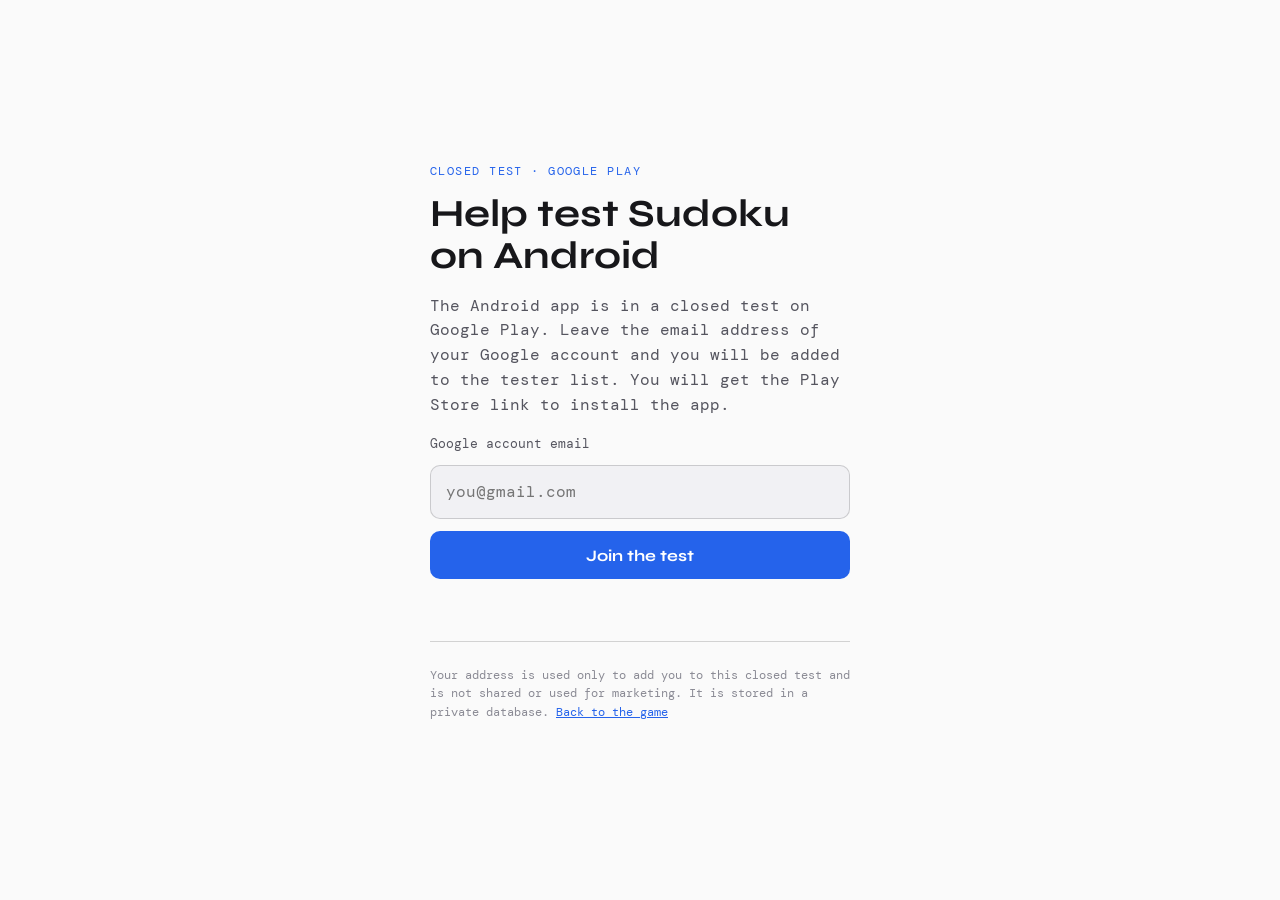
==== join/index.html @ 586df9d5 "Add /join page for the Google Play closed test Static email signup page that stores addresses in a S" ====
<!doctype html>
<html lang="en">
    <head>
        <meta charset="utf-8" />
        <meta name="viewport" content="width=device-width, initial-scale=1, viewport-fit=cover" />
        <title>Join the Sudoku closed test</title>
        <meta
            name="description"
            content="Leave your email to join the closed test of Sudoku on Google Play." />
        <meta name="theme-color" content="#0a0a0a" media="(prefers-color-scheme: dark)" />
        <meta name="theme-color" content="#fafafa" media="(prefers-color-scheme: light)" />
        <link rel="icon" href="../icons/favicon.ico" sizes="32x32" />
        <link rel="icon" type="image/svg+xml" href="../icons/favicon.svg" />
        <style>
            @font-face { font-family: "Syne"; src: url("../fonts/syne-latin-700-normal.woff2") format("woff2"); font-weight: 700; font-display: swap; }
            @font-face { font-family: "DM Mono"; src: url("../fonts/dm-mono-latin-400-normal.woff2") format("woff2"); font-weight: 400; font-display: swap; }

            :root {
                --bg: #0a0a0a;
                --bg-raise: #121214;
                --line: rgba(255, 255, 255, 0.08);
                --line-hi: rgba(255, 255, 255, 0.16);
                --text: #efefef;
                --mid: #8d8d96;
                --dim: #5c5c66;
                --accent: #6aa8ff;
                --accent-ink: #0a0a0a;
                --accent-lo: rgba(106, 168, 255, 0.1);
                --warn: #ff5c8a;
                --ok: #4ade80;
                --syne: "Syne", ui-sans-serif, system-ui, sans-serif;
                --mono: "DM Mono", ui-monospace, Menlo, Consolas, monospace;
                color-scheme: dark;
            }
            @media (prefers-color-scheme: light) {
                :root:not([data-theme="dark"]) {
                    --bg: #fafafa;
                    --bg-raise: #f1f1f4;
                    --line: rgba(0, 0, 0, 0.08);
                    --line-hi: rgba(0, 0, 0, 0.16);
                    --text: #17171a;
                    --mid: #55555f;
                    --dim: #8a8a94;
                    --accent: #2563eb;
                    --accent-ink: #ffffff;
                    --accent-lo: rgba(37, 99, 235, 0.07);
                    --warn: #e0336a;
                    --ok: #1f8a4c;
                    color-scheme: light;
                }
            }

            * { box-sizing: border-box; }
            html, body { margin: 0; }
            body {
                min-height: 100vh;
                background: var(--bg);
                color: var(--text);
                font-family: var(--mono);
                font-weight: 400;
                line-height: 1.55;
                display: flex;
                align-items: center;
                justify-content: center;
                padding: 2rem 1rem;
            }
            main { width: 100%; max-width: 420px; }
            .kicker {
                font-size: 0.75rem;
                letter-spacing: 0.12em;
                text-transform: uppercase;
                color: var(--accent);
                margin: 0 0 0.75rem;
            }
            h1 {
                font-family: var(--syne);
                font-weight: 700;
                font-size: clamp(1.9rem, 6vw, 2.4rem);
                line-height: 1.1;
                margin: 0 0 1rem;
            }
            p { margin: 0 0 1rem; color: var(--mid); }
            .rule { border: 0; border-top: 1px solid var(--line-hi); margin: 1.5rem 0; }

            form { display: grid; gap: 0.75rem; }
            label { font-size: 0.8rem; color: var(--mid); }
            input[type="email"] {
                width: 100%;
                font: inherit;
                font-size: 1rem;
                color: var(--text);
                background: var(--bg-raise);
                border: 1px solid var(--line-hi);
                border-radius: 10px;
                padding: 0.85rem 0.95rem;
                outline: none;
            }
            input[type="email"]:focus { border-color: var(--accent); box-shadow: 0 0 0 3px var(--accent-lo); }
            input[type="email"][aria-invalid="true"] { border-color: var(--warn); }
            button {
                font-family: var(--syne);
                font-weight: 700;
                font-size: 1rem;
                color: var(--accent-ink);
                background: var(--accent);
                border: 0;
                border-radius: 10px;
                padding: 0.9rem 1rem;
                cursor: pointer;
            }
            button:disabled { opacity: 0.6; cursor: progress; }
            button:focus-visible, a:focus-visible { outline: 2px solid var(--accent); outline-offset: 3px; }

            /* honeypot: visually and for assistive tech hidden, but present for bots */
            .hp { position: absolute; left: -10000px; width: 1px; height: 1px; overflow: hidden; }

            #status { min-height: 1.5em; font-size: 0.9rem; margin: 0.25rem 0 0; }
            #status[data-kind="ok"] { color: var(--ok); }
            #status[data-kind="error"] { color: var(--warn); }

            .fine { font-size: 0.75rem; color: var(--dim); margin-top: 1.5rem; }
            a { color: var(--accent); }
        </style>
    </head>
    <body>
        <main>
            <p class="kicker">Closed test · Google Play</p>
            <h1>Help test Sudoku on Android</h1>
            <p>
                The Android app is in a closed test on Google Play. Leave the email address of your Google account and
                you will be added to the tester list. You will get the Play Store link to install the app.
            </p>

            <form id="join-form" novalidate>
                <label for="email">Google account email</label>
                <input
                    id="email"
                    name="email"
                    type="email"
                    inputmode="email"
                    autocomplete="email"
                    autocapitalize="none"
                    spellcheck="false"
                    maxlength="254"
                    placeholder="you@gmail.com"
                    required />
                <button id="submit" type="submit">Join the test</button>
                <p id="status" role="status" aria-live="polite"></p>

                <div class="hp" aria-hidden="true">
                    <label for="website">Leave this field empty</label>
                    <input id="website" name="website" type="text" tabindex="-1" autocomplete="off" />
                </div>
            </form>

            <hr class="rule" />
            <p class="fine">
                Your address is used only to add you to this closed test and is not shared or used for marketing. It
                is stored in a private database. <a href="../">Back to the game</a>
            </p>
        </main>

        <script>
            /* Fill these in after creating the Supabase project (see join/waitlist.sql).
               The anon key is public by design: the table only allows inserting emails. */
            const WAITLIST = {
                url: "https://ixzpabklrdngbxsdlwby.supabase.co",
                anonKey: "sb_publishable_FxIWz9uT_YmjmrtQvomBVg_ul6COFaD",
            };

            const form = document.getElementById("join-form");
            const input = document.getElementById("email");
            const button = document.getElementById("submit");
            const status = document.getElementById("status");
            const EMAIL_RE = /^[^\s@]+@[^\s@]+\.[^\s@]+$/;

            function show(text, kind) {
                status.textContent = text;
                status.dataset.kind = kind;
            }

            form.addEventListener("submit", async (event) => {
                event.preventDefault();

                // Bots fill the hidden field: pretend it worked, store nothing.
                if (form.website.value) {
                    show("You're on the list. Thanks!", "ok");
                    form.reset();
                    return;
                }

                const email = input.value.trim().toLowerCase();
                if (!EMAIL_RE.test(email) || email.length > 254) {
                    input.setAttribute("aria-invalid", "true");
                    show("Please enter a valid email address.", "error");
                    input.focus();
                    return;
                }
                input.removeAttribute("aria-invalid");

                button.disabled = true;
                show("Sending…", "info");
                try {
                    const res = await fetch(`${WAITLIST.url}/rest/v1/waitlist`, {
                        method: "POST",
                        headers: {
                            apikey: WAITLIST.anonKey,
                            "Content-Type": "application/json",
                            Prefer: "return=minimal",
                        },
                        body: JSON.stringify({ email }),
                    });
                    // 409 = address already on the list, which counts as success.
                    if (!res.ok && res.status !== 409) throw new Error(`HTTP ${res.status}`);
                    form.reset();
                    show("You're on the list. Thanks! Watch for the Play Store invite.", "ok");
                } catch (err) {
                    show("Something went wrong. Please try again in a moment.", "error");
                } finally {
                    button.disabled = false;
                }
            });
        </script>
    </body>
</html>
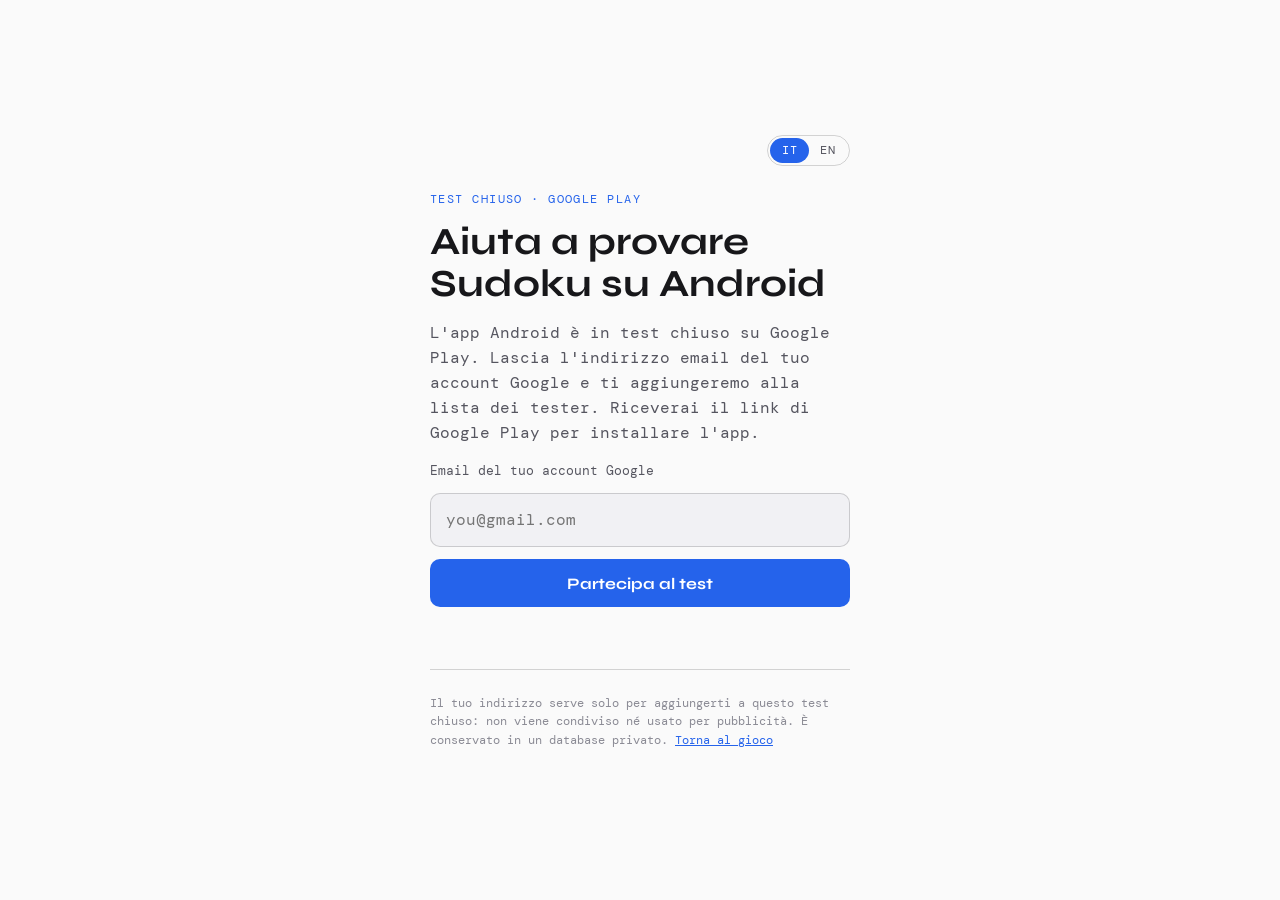
==== commit 2b7c45d7: "Add IT/EN language switch to /join, Italian by default Co-Authored-By: Claude Haiku 5.5 <noreply@ant" ====
--- a/join/index.html
+++ b/join/index.html
@@ -1,9 +1,9 @@
 <!doctype html>
-<html lang="en">
+<html lang="it">
     <head>
         <meta charset="utf-8" />
         <meta name="viewport" content="width=device-width, initial-scale=1, viewport-fit=cover" />
-        <title>Join the Sudoku closed test</title>
+        <title data-i18n="title">Partecipa al test chiuso di Sudoku</title>
         <meta
             name="description"
             content="Leave your email to join the closed test of Sudoku on Google Play." />
@@ -120,19 +120,39 @@
 
             .fine { font-size: 0.75rem; color: var(--dim); margin-top: 1.5rem; }
             a { color: var(--accent); }
+
+            .top { display: flex; justify-content: flex-end; margin-bottom: 1.5rem; }
+            .lang { display: inline-flex; border: 1px solid var(--line-hi); border-radius: 999px; padding: 2px; }
+            .lang button {
+                font-family: var(--mono);
+                font-weight: 400;
+                font-size: 0.75rem;
+                letter-spacing: 0.08em;
+                color: var(--mid);
+                background: transparent;
+                border-radius: 999px;
+                padding: 0.3rem 0.7rem;
+            }
+            .lang button[aria-pressed="true"] { color: var(--accent-ink); background: var(--accent); }
         </style>
     </head>
     <body>
         <main>
-            <p class="kicker">Closed test · Google Play</p>
-            <h1>Help test Sudoku on Android</h1>
-            <p>
-                The Android app is in a closed test on Google Play. Leave the email address of your Google account and
-                you will be added to the tester list. You will get the Play Store link to install the app.
+            <div class="top">
+                <div class="lang" role="group" aria-label="Lingua / Language">
+                    <button type="button" data-lang="it" aria-pressed="true">IT</button>
+                    <button type="button" data-lang="en" aria-pressed="false">EN</button>
+                </div>
+            </div>
+            <p class="kicker" data-i18n="kicker">Test chiuso · Google Play</p>
+            <h1 data-i18n="h1">Aiuta a provare Sudoku su Android</h1>
+            <p data-i18n="intro">
+                L'app Android è in test chiuso su Google Play. Lascia l'indirizzo email del tuo account Google e ti
+                aggiungeremo alla lista dei tester. Riceverai il link di Google Play per installare l'app.
             </p>
 
             <form id="join-form" novalidate>
-                <label for="email">Google account email</label>
+                <label for="email" data-i18n="label">Email del tuo account Google</label>
                 <input
                     id="email"
                     name="email"
@@ -144,7 +164,7 @@
                     maxlength="254"
                     placeholder="you@gmail.com"
                     required />
-                <button id="submit" type="submit">Join the test</button>
+                <button id="submit" type="submit" data-i18n="button">Partecipa al test</button>
                 <p id="status" role="status" aria-live="polite"></p>
 
                 <div class="hp" aria-hidden="true">
@@ -155,8 +175,11 @@
 
             <hr class="rule" />
             <p class="fine">
-                Your address is used only to add you to this closed test and is not shared or used for marketing. It
-                is stored in a private database. <a href="../">Back to the game</a>
+                <span data-i18n="fine">
+                    Il tuo indirizzo serve solo per aggiungerti a questo test chiuso: non viene condiviso né usato per
+                    pubblicità. È conservato in un database privato.
+                </span>
+                <a href="../" data-i18n="back">Torna al gioco</a>
             </p>
         </main>
 
@@ -174,9 +197,73 @@
             const status = document.getElementById("status");
             const EMAIL_RE = /^[^\s@]+@[^\s@]+\.[^\s@]+$/;
 
-            function show(text, kind) {
-                status.textContent = text;
-                status.dataset.kind = kind;
+            const STRINGS = {
+                it: {
+                    title: "Partecipa al test chiuso di Sudoku",
+                    kicker: "Test chiuso · Google Play",
+                    h1: "Aiuta a provare Sudoku su Android",
+                    intro: "L'app Android è in test chiuso su Google Play. Lascia l'indirizzo email del tuo account Google e ti aggiungeremo alla lista dei tester. Riceverai il link di Google Play per installare l'app.",
+                    label: "Email del tuo account Google",
+                    button: "Partecipa al test",
+                    fine: "Il tuo indirizzo serve solo per aggiungerti a questo test chiuso: non viene condiviso né usato per pubblicità. È conservato in un database privato.",
+                    back: "Torna al gioco",
+                    sending: "Invio…",
+                    ok: "Sei in lista. Grazie! Attendi l'invito da Google Play.",
+                    invalid: "Inserisci un indirizzo email valido.",
+                    error: "Qualcosa è andato storto. Riprova tra poco.",
+                },
+                en: {
+                    title: "Join the Sudoku closed test",
+                    kicker: "Closed test · Google Play",
+                    h1: "Help test Sudoku on Android",
+                    intro: "The Android app is in a closed test on Google Play. Leave the email address of your Google account and you will be added to the tester list. You will get the Play Store link to install the app.",
+                    label: "Google account email",
+                    button: "Join the test",
+                    fine: "Your address is used only to add you to this closed test and is not shared or used for marketing. It is stored in a private database.",
+                    back: "Back to the game",
+                    sending: "Sending…",
+                    ok: "You're on the list. Thanks! Watch for the Play Store invite.",
+                    invalid: "Please enter a valid email address.",
+                    error: "Something went wrong. Please try again in a moment.",
+                },
+            };
+
+            let lang = "it";
+            let statusKey = "";
+            let statusKind = "";
+
+            function readSavedLang() {
+                try {
+                    const saved = localStorage.getItem("join-lang");
+                    if (saved === "it" || saved === "en") return saved;
+                } catch (e) {}
+                return "it";
+            }
+
+            function renderStatus() {
+                status.textContent = statusKey ? STRINGS[lang][statusKey] : "";
+                status.dataset.kind = statusKind;
+            }
+
+            function show(key, kind) {
+                statusKey = key;
+                statusKind = kind;
+                renderStatus();
+            }
+
+            function setLang(next) {
+                lang = next;
+                document.documentElement.lang = next;
+                document.querySelectorAll("[data-i18n]").forEach((el) => {
+                    el.textContent = STRINGS[next][el.dataset.i18n];
+                });
+                document.querySelectorAll(".lang button").forEach((b) => {
+                    b.setAttribute("aria-pressed", String(b.dataset.lang === next));
+                });
+                renderStatus();
+                try {
+                    localStorage.setItem("join-lang", next);
+                } catch (e) {}
             }
 
             form.addEventListener("submit", async (event) => {
@@ -184,7 +271,7 @@
 
                 // Bots fill the hidden field: pretend it worked, store nothing.
                 if (form.website.value) {
-                    show("You're on the list. Thanks!", "ok");
+                    show("ok", "ok");
                     form.reset();
                     return;
                 }
@@ -192,14 +279,14 @@
                 const email = input.value.trim().toLowerCase();
                 if (!EMAIL_RE.test(email) || email.length > 254) {
                     input.setAttribute("aria-invalid", "true");
-                    show("Please enter a valid email address.", "error");
+                    show("invalid", "error");
                     input.focus();
                     return;
                 }
                 input.removeAttribute("aria-invalid");
 
                 button.disabled = true;
-                show("Sending…", "info");
+                show("sending", "info");
                 try {
                     const res = await fetch(`${WAITLIST.url}/rest/v1/waitlist`, {
                         method: "POST",
@@ -213,13 +300,18 @@
                     // 409 = address already on the list, which counts as success.
                     if (!res.ok && res.status !== 409) throw new Error(`HTTP ${res.status}`);
                     form.reset();
-                    show("You're on the list. Thanks! Watch for the Play Store invite.", "ok");
+                    show("ok", "ok");
                 } catch (err) {
-                    show("Something went wrong. Please try again in a moment.", "error");
+                    show("error", "error");
                 } finally {
                     button.disabled = false;
                 }
             });
+
+            document.querySelectorAll(".lang button").forEach((b) => {
+                b.addEventListener("click", () => setLang(b.dataset.lang));
+            });
+            setLang(readSavedLang());
         </script>
     </body>
 </html>
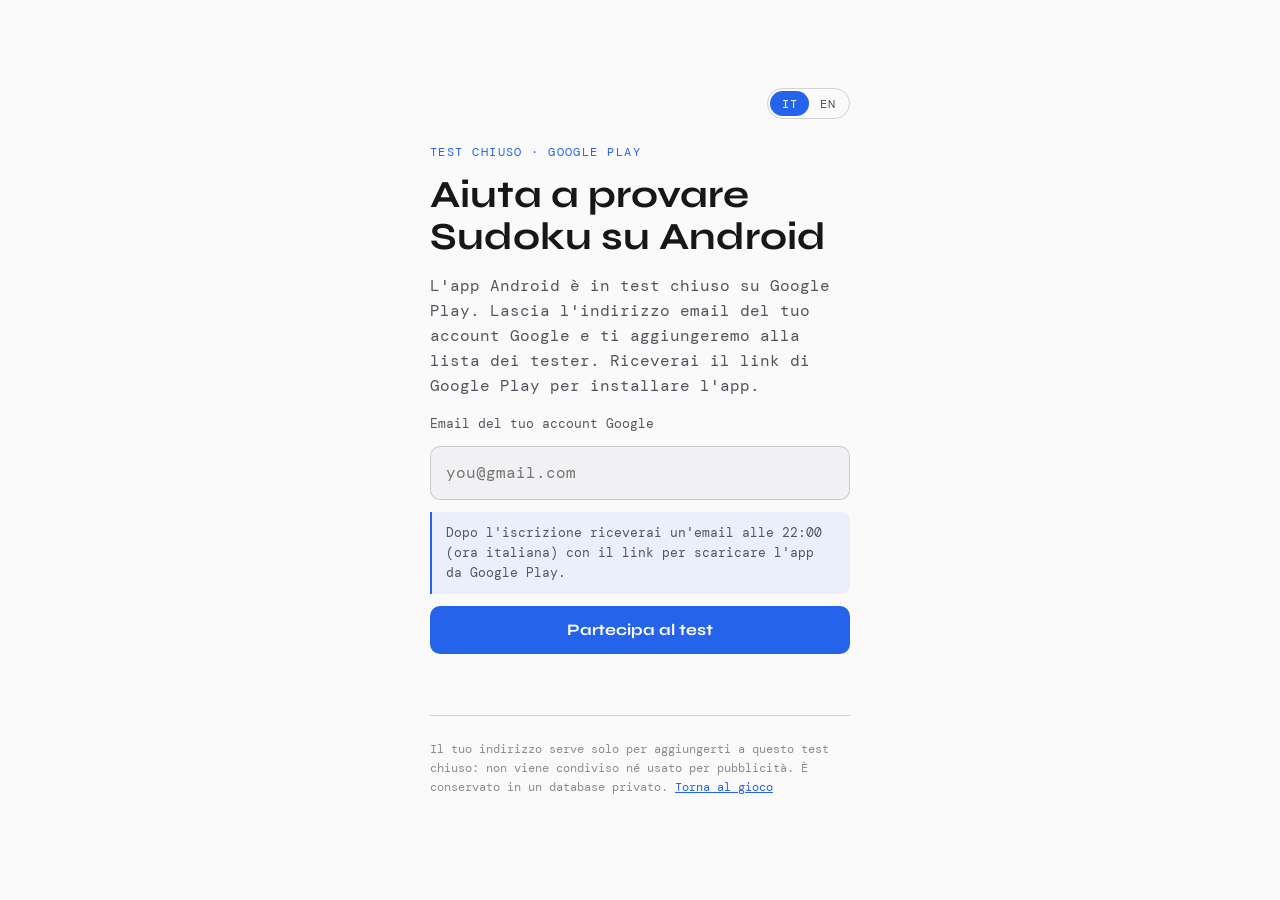
==== commit 7524e336: "Tell sign-up visitors about the 22:00 email Add a note under the /join form (IT/EN) saying that an e" ====
--- a/join/index.html
+++ b/join/index.html
@@ -118,6 +118,7 @@
             #status[data-kind="ok"] { color: var(--ok); }
             #status[data-kind="error"] { color: var(--warn); }
 
+            .note { font-size: 0.8rem; color: var(--mid); margin: 0; padding: 0.7rem 0.85rem; border-left: 2px solid var(--accent); background: var(--accent-lo); border-radius: 0 8px 8px 0; }
             .fine { font-size: 0.75rem; color: var(--dim); margin-top: 1.5rem; }
             a { color: var(--accent); }
 
@@ -164,6 +165,9 @@
                     maxlength="254"
                     placeholder="you@gmail.com"
                     required />
+                <p class="note" data-i18n="note">
+                    Dopo l'iscrizione riceverai un'email alle 22:00 (ora italiana) con il link per scaricare l'app da Google Play.
+                </p>
                 <button id="submit" type="submit" data-i18n="button">Partecipa al test</button>
                 <p id="status" role="status" aria-live="polite"></p>
 
@@ -205,6 +209,7 @@
                     intro: "L'app Android è in test chiuso su Google Play. Lascia l'indirizzo email del tuo account Google e ti aggiungeremo alla lista dei tester. Riceverai il link di Google Play per installare l'app.",
                     label: "Email del tuo account Google",
                     button: "Partecipa al test",
+                    note: "Dopo l'iscrizione riceverai un'email alle 22:00 (ora italiana) con il link per scaricare l'app da Google Play.",
                     fine: "Il tuo indirizzo serve solo per aggiungerti a questo test chiuso: non viene condiviso né usato per pubblicità. È conservato in un database privato.",
                     back: "Torna al gioco",
                     sending: "Invio…",
@@ -219,6 +224,7 @@
                     intro: "The Android app is in a closed test on Google Play. Leave the email address of your Google account and you will be added to the tester list. You will get the Play Store link to install the app.",
                     label: "Google account email",
                     button: "Join the test",
+                    note: "After you sign up you will get an email at 10:00 PM (Italian time) with the link to download the app from Google Play.",
                     fine: "Your address is used only to add you to this closed test and is not shared or used for marketing. It is stored in a private database.",
                     back: "Back to the game",
                     sending: "Sending…",
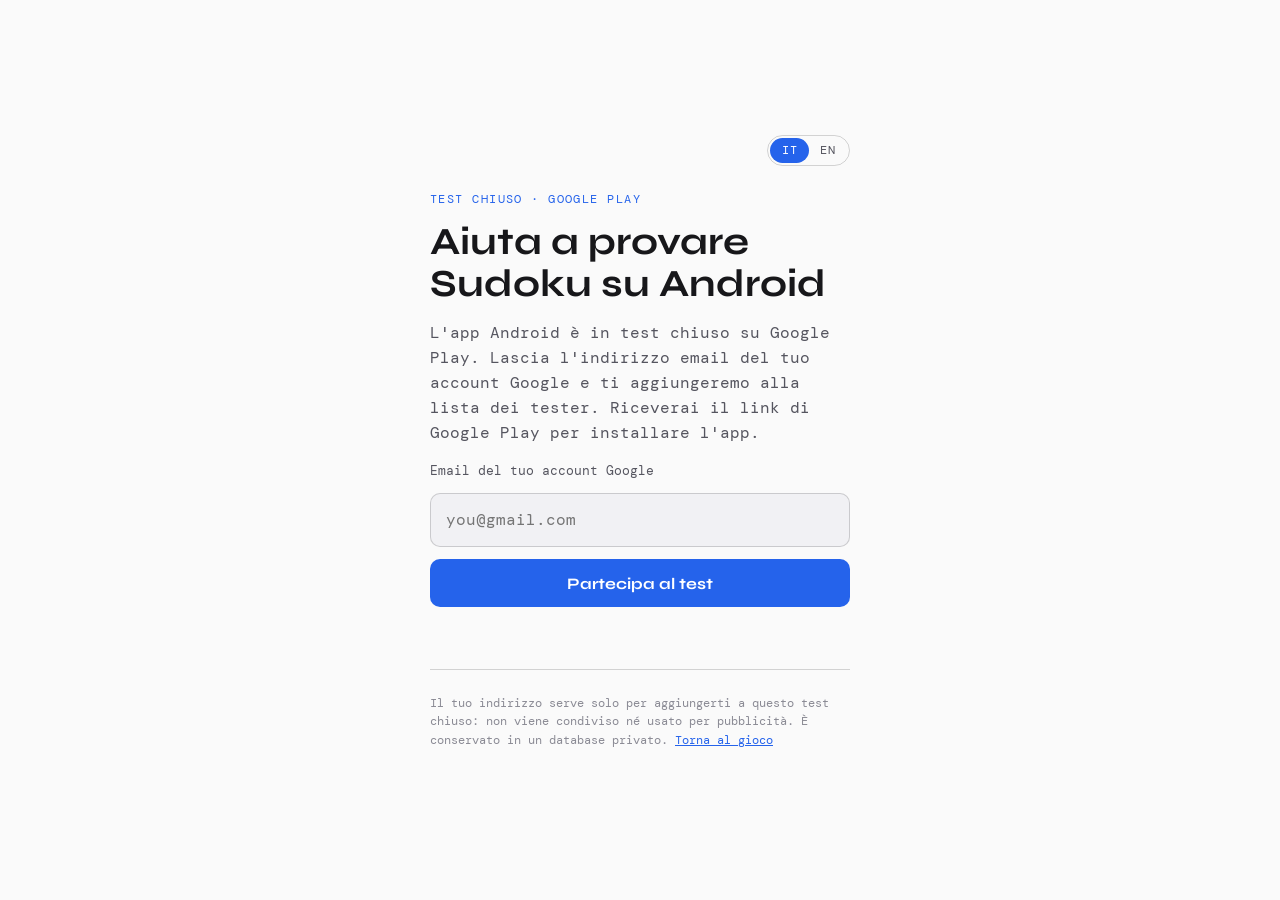
==== commit 70afb24c: "Revert "Tell sign-up visitors about the 22:00 email" This reverts commit 7524e3367eba172c3d15876ef21" ====
--- a/join/index.html
+++ b/join/index.html
@@ -118,7 +118,6 @@
             #status[data-kind="ok"] { color: var(--ok); }
             #status[data-kind="error"] { color: var(--warn); }
 
-            .note { font-size: 0.8rem; color: var(--mid); margin: 0; padding: 0.7rem 0.85rem; border-left: 2px solid var(--accent); background: var(--accent-lo); border-radius: 0 8px 8px 0; }
             .fine { font-size: 0.75rem; color: var(--dim); margin-top: 1.5rem; }
             a { color: var(--accent); }
 
@@ -165,9 +164,6 @@
                     maxlength="254"
                     placeholder="you@gmail.com"
                     required />
-                <p class="note" data-i18n="note">
-                    Dopo l'iscrizione riceverai un'email alle 22:00 (ora italiana) con il link per scaricare l'app da Google Play.
-                </p>
                 <button id="submit" type="submit" data-i18n="button">Partecipa al test</button>
                 <p id="status" role="status" aria-live="polite"></p>
 
@@ -209,7 +205,6 @@
                     intro: "L'app Android è in test chiuso su Google Play. Lascia l'indirizzo email del tuo account Google e ti aggiungeremo alla lista dei tester. Riceverai il link di Google Play per installare l'app.",
                     label: "Email del tuo account Google",
                     button: "Partecipa al test",
-                    note: "Dopo l'iscrizione riceverai un'email alle 22:00 (ora italiana) con il link per scaricare l'app da Google Play.",
                     fine: "Il tuo indirizzo serve solo per aggiungerti a questo test chiuso: non viene condiviso né usato per pubblicità. È conservato in un database privato.",
                     back: "Torna al gioco",
                     sending: "Invio…",
@@ -224,7 +219,6 @@
                     intro: "The Android app is in a closed test on Google Play. Leave the email address of your Google account and you will be added to the tester list. You will get the Play Store link to install the app.",
                     label: "Google account email",
                     button: "Join the test",
-                    note: "After you sign up you will get an email at 10:00 PM (Italian time) with the link to download the app from Google Play.",
                     fine: "Your address is used only to add you to this closed test and is not shared or used for marketing. It is stored in a private database.",
                     back: "Back to the game",
                     sending: "Sending…",
